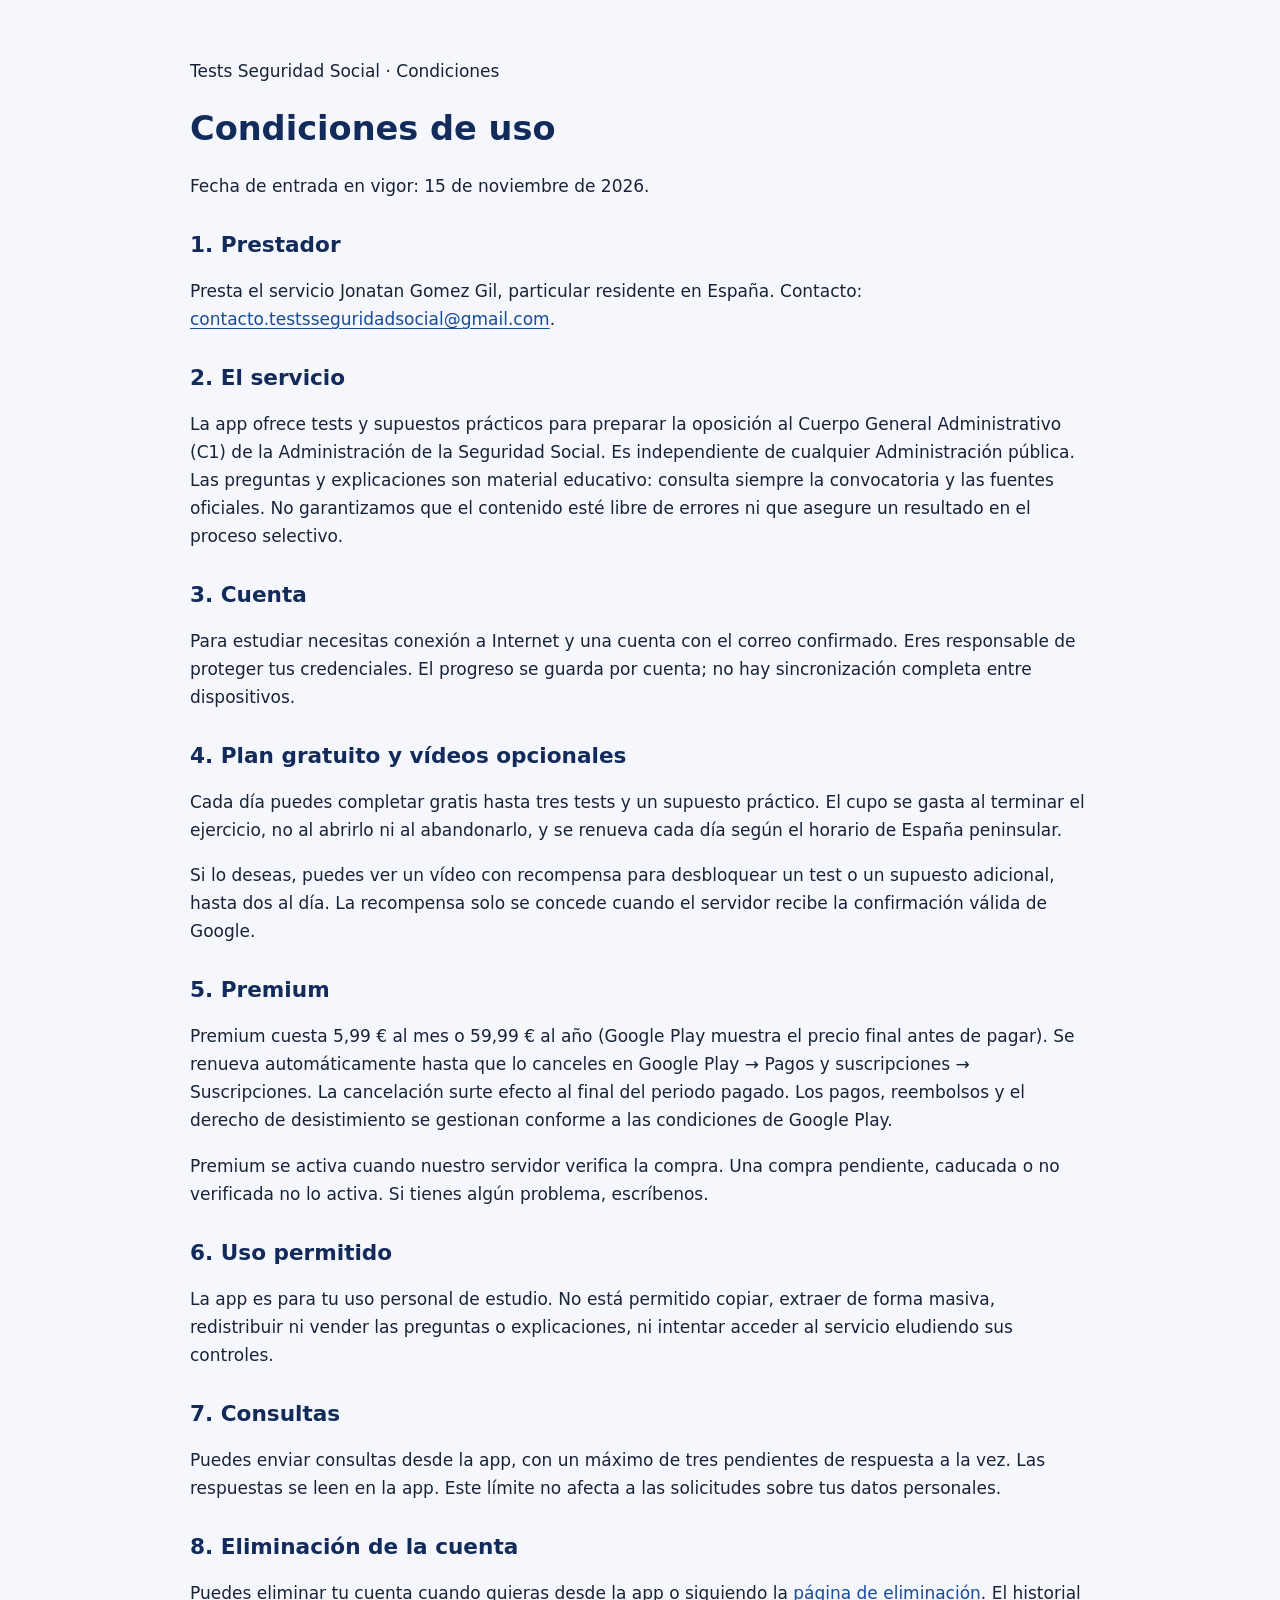
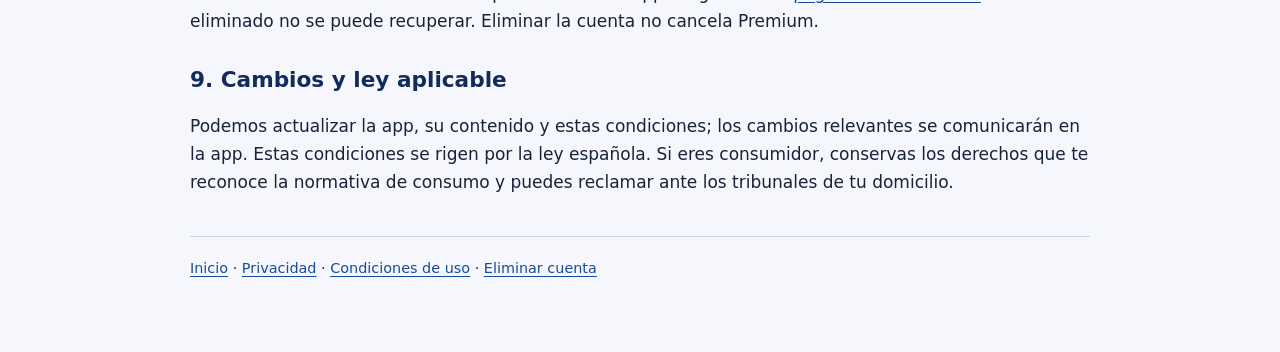
==== condiciones.html @ 0622429f "Create condiciones.html" ====
<!doctype html>
<html lang="es"><head><meta charset="utf-8"><meta name="viewport" content="width=device-width,initial-scale=1"><link rel="icon" href="data:,"><title>Condiciones de uso — Tests Seguridad Social</title><style>body{margin:0;background:#f5f7fc;color:#182338;font:17px/1.65 system-ui,sans-serif}main{max-width:900px;margin:0 auto;padding:40px 22px 72px}h1,h2{line-height:1.25;color:#132b5b}h1{font-size:2.1rem}h2{margin-top:2rem;font-size:1.35rem}a{color:#174b9b;text-underline-offset:3px}table{border-collapse:collapse;width:100%}th,td{padding:12px;text-align:left;vertical-align:top;border-bottom:1px solid #ccd4e2}th{background:#e8edf7}.tabla{overflow:auto}footer{border-top:1px solid #ccd4e2;margin-top:40px;padding-top:20px;font-size:.9rem}@media(max-width:600px){table{font-size:.9rem}th,td{padding:8px}h1{font-size:1.7rem}}</style></head><body><main>
<p>Tests Seguridad Social · Condiciones</p>
<h1>Condiciones de uso</h1>
<p>Fecha de entrada en vigor: 15 de noviembre de 2026.</p>
<h2>1. Prestador</h2>
<p>Presta el servicio Jonatan Gomez Gil, particular residente en España. Contacto: <a href="mailto:contacto.testsseguridadsocial@gmail.com">contacto.testsseguridadsocial@gmail.com</a>.</p>
<h2>2. El servicio</h2>
<p>La app ofrece tests y supuestos prácticos para preparar la oposición al Cuerpo General Administrativo (C1) de la Administración de la Seguridad Social. Es independiente de cualquier Administración pública. Las preguntas y explicaciones son material educativo: consulta siempre la convocatoria y las fuentes oficiales. No garantizamos que el contenido esté libre de errores ni que asegure un resultado en el proceso selectivo.</p>
<h2>3. Cuenta</h2>
<p>Para estudiar necesitas conexión a Internet y una cuenta con el correo confirmado. Eres responsable de proteger tus credenciales. El progreso se guarda por cuenta; no hay sincronización completa entre dispositivos.</p>
<h2>4. Plan gratuito y vídeos opcionales</h2>
<p>Cada día puedes completar gratis hasta tres tests y un supuesto práctico. El cupo se gasta al terminar el ejercicio, no al abrirlo ni al abandonarlo, y se renueva cada día según el horario de España peninsular.</p>
<p>Si lo deseas, puedes ver un vídeo con recompensa para desbloquear un test o un supuesto adicional, hasta dos al día. La recompensa solo se concede cuando el servidor recibe la confirmación válida de Google.</p>
<h2>5. Premium</h2>
<p>Premium cuesta 5,99 € al mes o 59,99 € al año (Google Play muestra el precio final antes de pagar). Se renueva automáticamente hasta que lo canceles en Google Play → Pagos y suscripciones → Suscripciones. La cancelación surte efecto al final del periodo pagado. Los pagos, reembolsos y el derecho de desistimiento se gestionan conforme a las condiciones de Google Play.</p>
<p>Premium se activa cuando nuestro servidor verifica la compra. Una compra pendiente, caducada o no verificada no lo activa. Si tienes algún problema, escríbenos.</p>
<h2>6. Uso permitido</h2>
<p>La app es para tu uso personal de estudio. No está permitido copiar, extraer de forma masiva, redistribuir ni vender las preguntas o explicaciones, ni intentar acceder al servicio eludiendo sus controles.</p>
<h2>7. Consultas</h2>
<p>Puedes enviar consultas desde la app, con un máximo de tres pendientes de respuesta a la vez. Las respuestas se leen en la app. Este límite no afecta a las solicitudes sobre tus datos personales.</p>
<h2>8. Eliminación de la cuenta</h2>
<p>Puedes eliminar tu cuenta cuando quieras desde la app o siguiendo la <a href="eliminar-cuenta.html">página de eliminación</a>. El historial eliminado no se puede recuperar. Eliminar la cuenta no cancela Premium.</p>
<h2>9. Cambios y ley aplicable</h2>
<p>Podemos actualizar la app, su contenido y estas condiciones; los cambios relevantes se comunicarán en la app. Estas condiciones se rigen por la ley española. Si eres consumidor, conservas los derechos que te reconoce la normativa de consumo y puedes reclamar ante los tribunales de tu domicilio.</p>
<footer><a href="index.html">Inicio</a> · <a href="privacidad.html">Privacidad</a> · <a href="condiciones.html">Condiciones de uso</a> · <a href="eliminar-cuenta.html">Eliminar cuenta</a></footer>
</main></body></html>
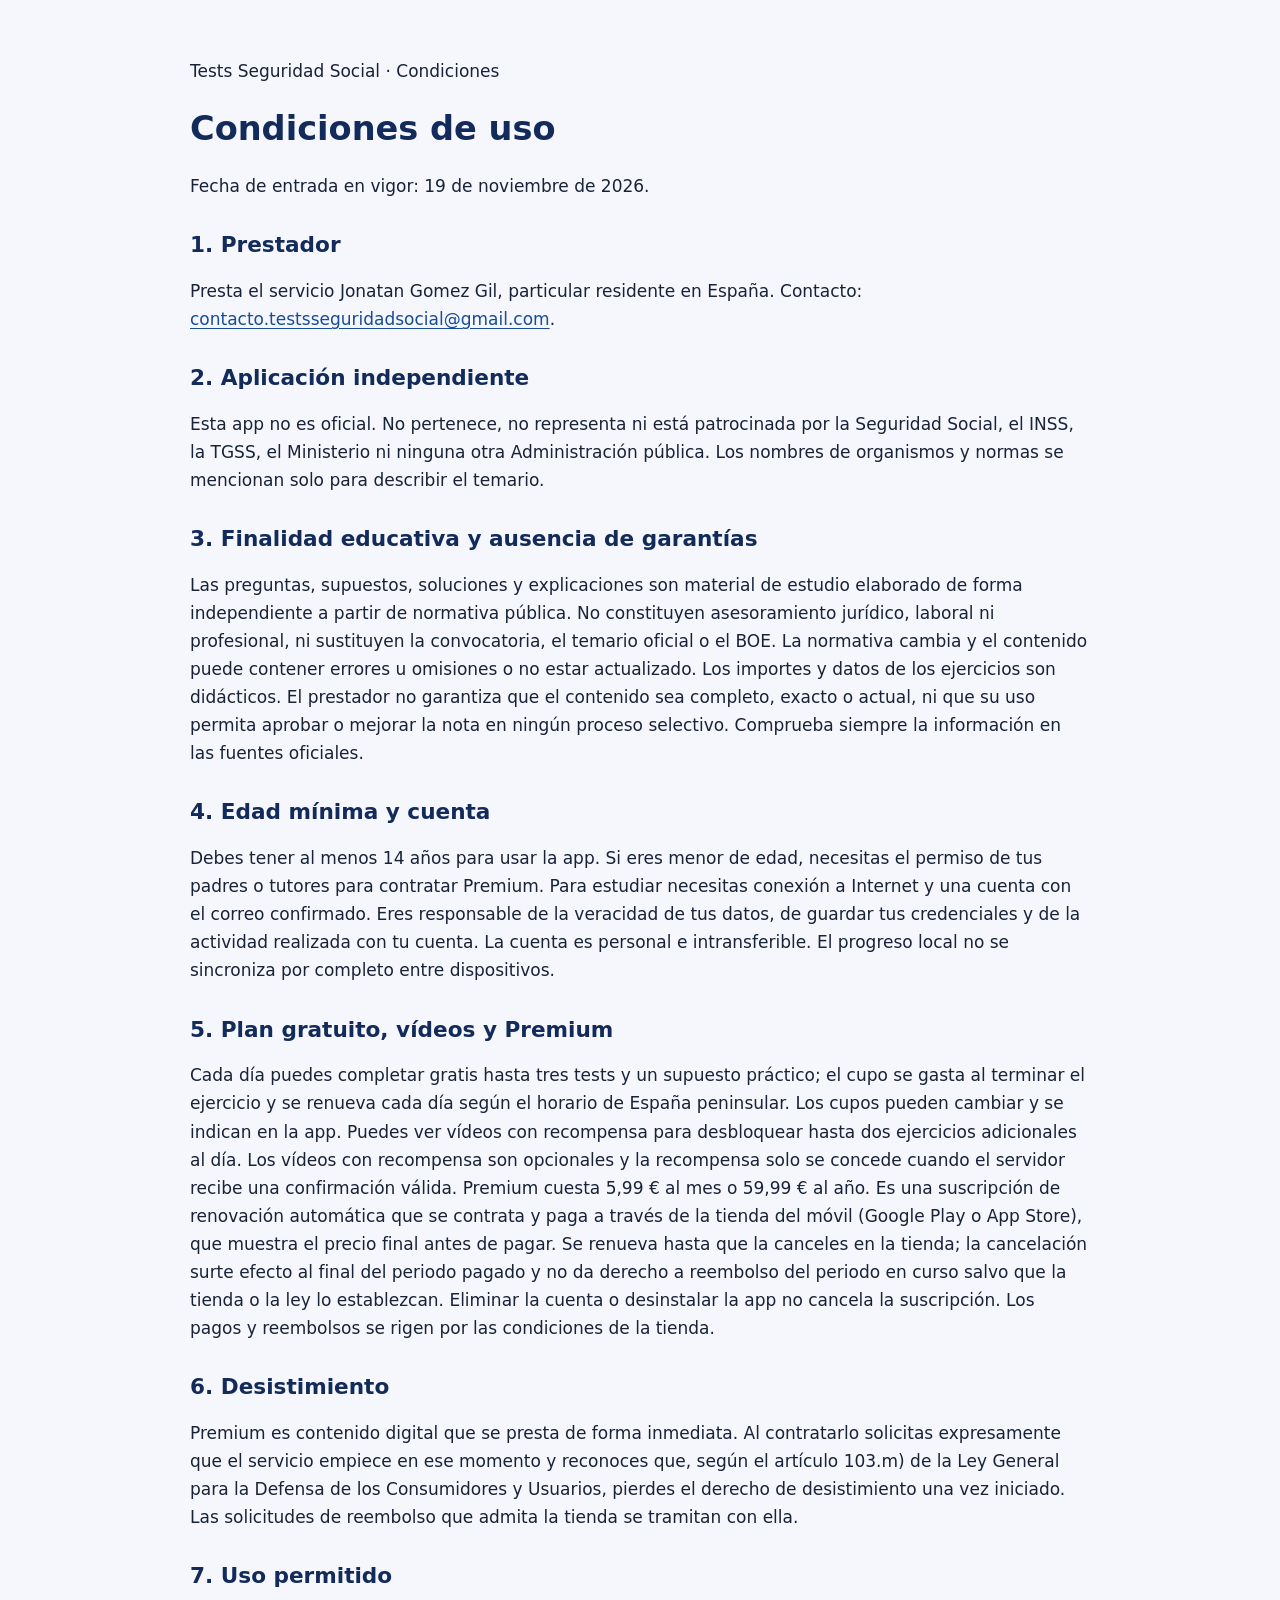
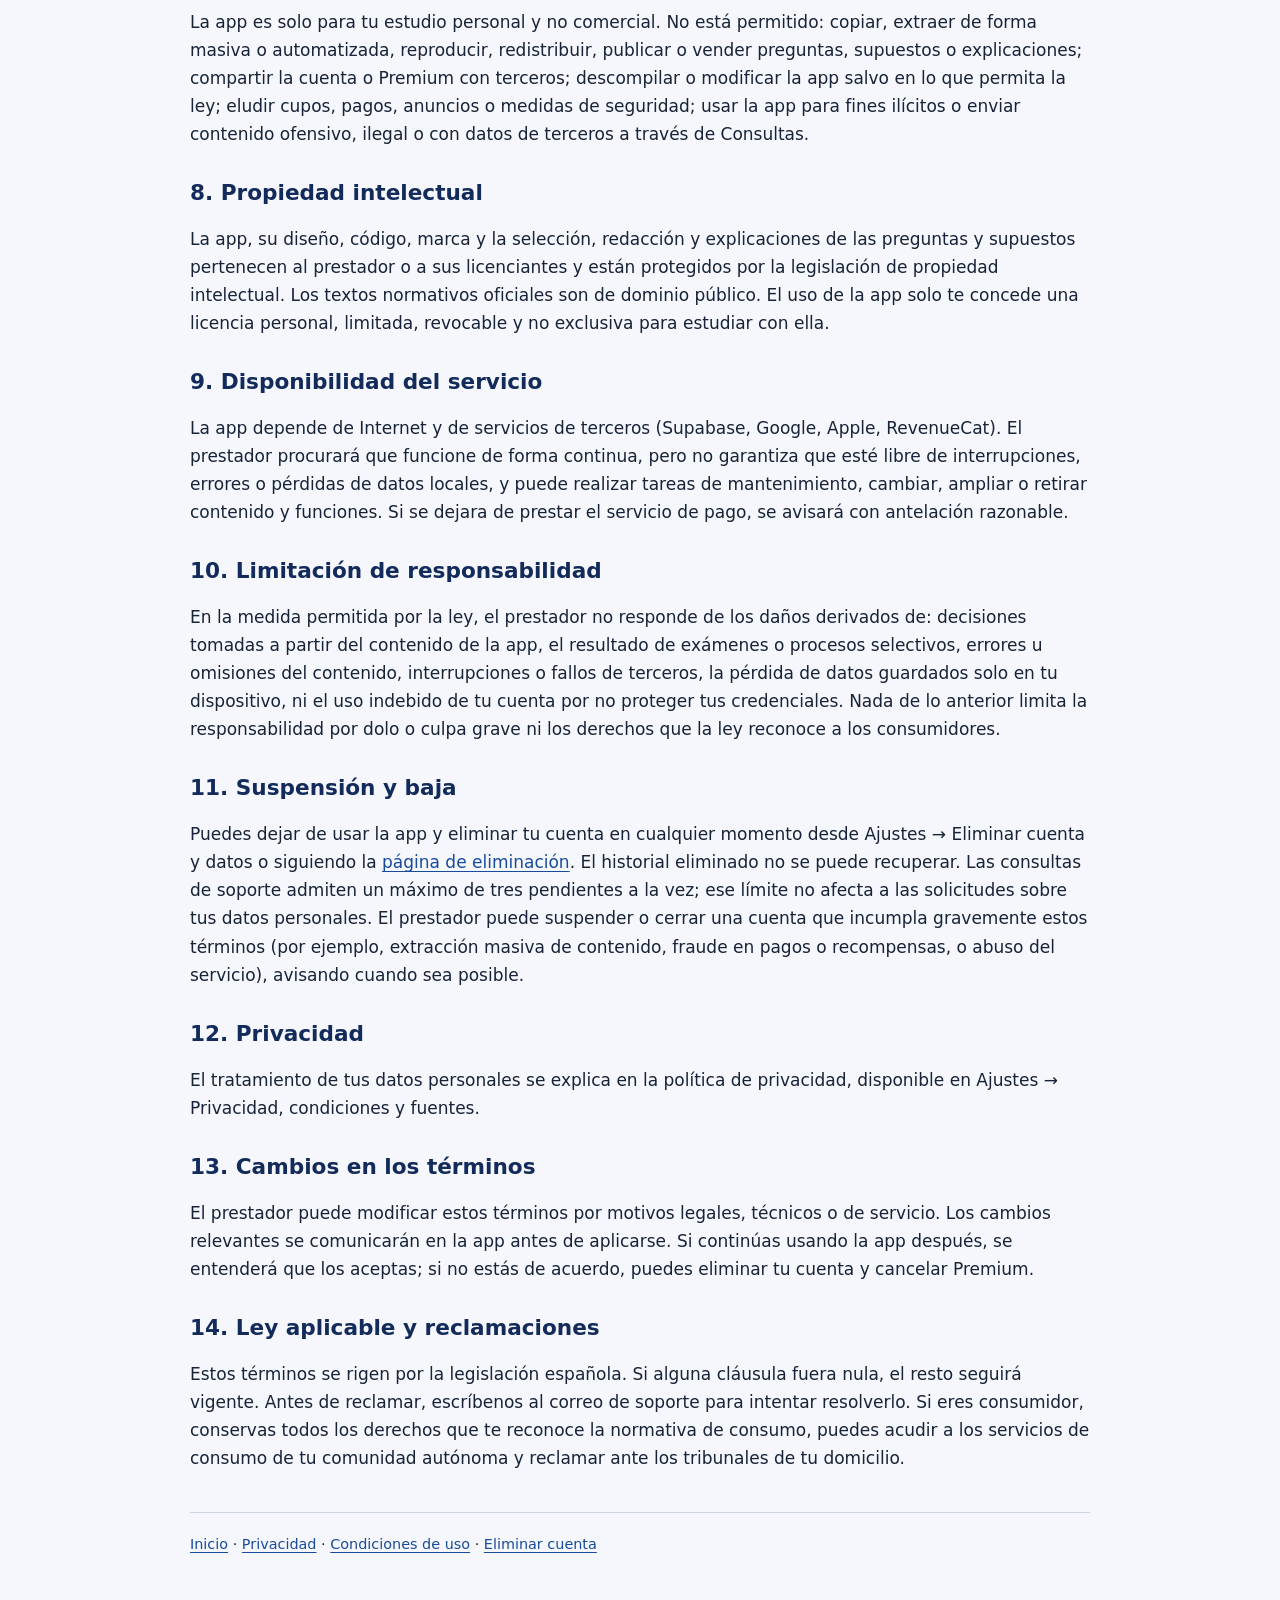
==== commit 91db3dbb: "Actualiza condiciones y privacidad (19/11/2026) Co-Authored-By: Claude Opus 5.5 <noreply@anthropic.c" ====
--- a/condiciones.html
+++ b/condiciones.html
@@ -2,26 +2,34 @@
 <html lang="es"><head><meta charset="utf-8"><meta name="viewport" content="width=device-width,initial-scale=1"><link rel="icon" href="data:,"><title>Condiciones de uso — Tests Seguridad Social</title><style>body{margin:0;background:#f5f7fc;color:#182338;font:17px/1.65 system-ui,sans-serif}main{max-width:900px;margin:0 auto;padding:40px 22px 72px}h1,h2{line-height:1.25;color:#132b5b}h1{font-size:2.1rem}h2{margin-top:2rem;font-size:1.35rem}a{color:#174b9b;text-underline-offset:3px}table{border-collapse:collapse;width:100%}th,td{padding:12px;text-align:left;vertical-align:top;border-bottom:1px solid #ccd4e2}th{background:#e8edf7}.tabla{overflow:auto}footer{border-top:1px solid #ccd4e2;margin-top:40px;padding-top:20px;font-size:.9rem}@media(max-width:600px){table{font-size:.9rem}th,td{padding:8px}h1{font-size:1.7rem}}</style></head><body><main>
 <p>Tests Seguridad Social · Condiciones</p>
 <h1>Condiciones de uso</h1>
-<p>Fecha de entrada en vigor: 15 de noviembre de 2026.</p>
+<p>Fecha de entrada en vigor: 19 de noviembre de 2026.</p>
 <h2>1. Prestador</h2>
 <p>Presta el servicio Jonatan Gomez Gil, particular residente en España. Contacto: <a href="mailto:contacto.testsseguridadsocial@gmail.com">contacto.testsseguridadsocial@gmail.com</a>.</p>
-<h2>2. El servicio</h2>
-<p>La app ofrece tests y supuestos prácticos para preparar la oposición al Cuerpo General Administrativo (C1) de la Administración de la Seguridad Social. Es independiente de cualquier Administración pública. Las preguntas y explicaciones son material educativo: consulta siempre la convocatoria y las fuentes oficiales. No garantizamos que el contenido esté libre de errores ni que asegure un resultado en el proceso selectivo.</p>
-<h2>3. Cuenta</h2>
-<p>Para estudiar necesitas conexión a Internet y una cuenta con el correo confirmado. Eres responsable de proteger tus credenciales. El progreso se guarda por cuenta; no hay sincronización completa entre dispositivos.</p>
-<h2>4. Plan gratuito y vídeos opcionales</h2>
-<p>Cada día puedes completar gratis hasta tres tests y un supuesto práctico. El cupo se gasta al terminar el ejercicio, no al abrirlo ni al abandonarlo, y se renueva cada día según el horario de España peninsular.</p>
-<p>Si lo deseas, puedes ver un vídeo con recompensa para desbloquear un test o un supuesto adicional, hasta dos al día. La recompensa solo se concede cuando el servidor recibe la confirmación válida de Google.</p>
-<h2>5. Premium</h2>
-<p>Premium cuesta 5,99 € al mes o 59,99 € al año (Google Play muestra el precio final antes de pagar). Se renueva automáticamente hasta que lo canceles en Google Play → Pagos y suscripciones → Suscripciones. La cancelación surte efecto al final del periodo pagado. Los pagos, reembolsos y el derecho de desistimiento se gestionan conforme a las condiciones de Google Play.</p>
-<p>Premium se activa cuando nuestro servidor verifica la compra. Una compra pendiente, caducada o no verificada no lo activa. Si tienes algún problema, escríbenos.</p>
-<h2>6. Uso permitido</h2>
-<p>La app es para tu uso personal de estudio. No está permitido copiar, extraer de forma masiva, redistribuir ni vender las preguntas o explicaciones, ni intentar acceder al servicio eludiendo sus controles.</p>
-<h2>7. Consultas</h2>
-<p>Puedes enviar consultas desde la app, con un máximo de tres pendientes de respuesta a la vez. Las respuestas se leen en la app. Este límite no afecta a las solicitudes sobre tus datos personales.</p>
-<h2>8. Eliminación de la cuenta</h2>
-<p>Puedes eliminar tu cuenta cuando quieras desde la app o siguiendo la <a href="eliminar-cuenta.html">página de eliminación</a>. El historial eliminado no se puede recuperar. Eliminar la cuenta no cancela Premium.</p>
-<h2>9. Cambios y ley aplicable</h2>
-<p>Podemos actualizar la app, su contenido y estas condiciones; los cambios relevantes se comunicarán en la app. Estas condiciones se rigen por la ley española. Si eres consumidor, conservas los derechos que te reconoce la normativa de consumo y puedes reclamar ante los tribunales de tu domicilio.</p>
+<h2>2. Aplicación independiente</h2>
+<p>Esta app no es oficial. No pertenece, no representa ni está patrocinada por la Seguridad Social, el INSS, la TGSS, el Ministerio ni ninguna otra Administración pública. Los nombres de organismos y normas se mencionan solo para describir el temario.</p>
+<h2>3. Finalidad educativa y ausencia de garantías</h2>
+<p>Las preguntas, supuestos, soluciones y explicaciones son material de estudio elaborado de forma independiente a partir de normativa pública. No constituyen asesoramiento jurídico, laboral ni profesional, ni sustituyen la convocatoria, el temario oficial o el BOE. La normativa cambia y el contenido puede contener errores u omisiones o no estar actualizado. Los importes y datos de los ejercicios son didácticos. El prestador no garantiza que el contenido sea completo, exacto o actual, ni que su uso permita aprobar o mejorar la nota en ningún proceso selectivo. Comprueba siempre la información en las fuentes oficiales.</p>
+<h2>4. Edad mínima y cuenta</h2>
+<p>Debes tener al menos 14 años para usar la app. Si eres menor de edad, necesitas el permiso de tus padres o tutores para contratar Premium. Para estudiar necesitas conexión a Internet y una cuenta con el correo confirmado. Eres responsable de la veracidad de tus datos, de guardar tus credenciales y de la actividad realizada con tu cuenta. La cuenta es personal e intransferible. El progreso local no se sincroniza por completo entre dispositivos.</p>
+<h2>5. Plan gratuito, vídeos y Premium</h2>
+<p>Cada día puedes completar gratis hasta tres tests y un supuesto práctico; el cupo se gasta al terminar el ejercicio y se renueva cada día según el horario de España peninsular. Los cupos pueden cambiar y se indican en la app. Puedes ver vídeos con recompensa para desbloquear hasta dos ejercicios adicionales al día. Los vídeos con recompensa son opcionales y la recompensa solo se concede cuando el servidor recibe una confirmación válida. Premium cuesta 5,99 € al mes o 59,99 € al año. Es una suscripción de renovación automática que se contrata y paga a través de la tienda del móvil (Google Play o App Store), que muestra el precio final antes de pagar. Se renueva hasta que la canceles en la tienda; la cancelación surte efecto al final del periodo pagado y no da derecho a reembolso del periodo en curso salvo que la tienda o la ley lo establezcan. Eliminar la cuenta o desinstalar la app no cancela la suscripción. Los pagos y reembolsos se rigen por las condiciones de la tienda.</p>
+<h2>6. Desistimiento</h2>
+<p>Premium es contenido digital que se presta de forma inmediata. Al contratarlo solicitas expresamente que el servicio empiece en ese momento y reconoces que, según el artículo 103.m) de la Ley General para la Defensa de los Consumidores y Usuarios, pierdes el derecho de desistimiento una vez iniciado. Las solicitudes de reembolso que admita la tienda se tramitan con ella.</p>
+<h2>7. Uso permitido</h2>
+<p>La app es solo para tu estudio personal y no comercial. No está permitido: copiar, extraer de forma masiva o automatizada, reproducir, redistribuir, publicar o vender preguntas, supuestos o explicaciones; compartir la cuenta o Premium con terceros; descompilar o modificar la app salvo en lo que permita la ley; eludir cupos, pagos, anuncios o medidas de seguridad; usar la app para fines ilícitos o enviar contenido ofensivo, ilegal o con datos de terceros a través de Consultas.</p>
+<h2>8. Propiedad intelectual</h2>
+<p>La app, su diseño, código, marca y la selección, redacción y explicaciones de las preguntas y supuestos pertenecen al prestador o a sus licenciantes y están protegidos por la legislación de propiedad intelectual. Los textos normativos oficiales son de dominio público. El uso de la app solo te concede una licencia personal, limitada, revocable y no exclusiva para estudiar con ella.</p>
+<h2>9. Disponibilidad del servicio</h2>
+<p>La app depende de Internet y de servicios de terceros (Supabase, Google, Apple, RevenueCat). El prestador procurará que funcione de forma continua, pero no garantiza que esté libre de interrupciones, errores o pérdidas de datos locales, y puede realizar tareas de mantenimiento, cambiar, ampliar o retirar contenido y funciones. Si se dejara de prestar el servicio de pago, se avisará con antelación razonable.</p>
+<h2>10. Limitación de responsabilidad</h2>
+<p>En la medida permitida por la ley, el prestador no responde de los daños derivados de: decisiones tomadas a partir del contenido de la app, el resultado de exámenes o procesos selectivos, errores u omisiones del contenido, interrupciones o fallos de terceros, la pérdida de datos guardados solo en tu dispositivo, ni el uso indebido de tu cuenta por no proteger tus credenciales. Nada de lo anterior limita la responsabilidad por dolo o culpa grave ni los derechos que la ley reconoce a los consumidores.</p>
+<h2>11. Suspensión y baja</h2>
+<p>Puedes dejar de usar la app y eliminar tu cuenta en cualquier momento desde Ajustes → Eliminar cuenta y datos o siguiendo la <a href="eliminar-cuenta.html">página de eliminación</a>. El historial eliminado no se puede recuperar. Las consultas de soporte admiten un máximo de tres pendientes a la vez; ese límite no afecta a las solicitudes sobre tus datos personales. El prestador puede suspender o cerrar una cuenta que incumpla gravemente estos términos (por ejemplo, extracción masiva de contenido, fraude en pagos o recompensas, o abuso del servicio), avisando cuando sea posible.</p>
+<h2>12. Privacidad</h2>
+<p>El tratamiento de tus datos personales se explica en la política de privacidad, disponible en Ajustes → Privacidad, condiciones y fuentes.</p>
+<h2>13. Cambios en los términos</h2>
+<p>El prestador puede modificar estos términos por motivos legales, técnicos o de servicio. Los cambios relevantes se comunicarán en la app antes de aplicarse. Si continúas usando la app después, se entenderá que los aceptas; si no estás de acuerdo, puedes eliminar tu cuenta y cancelar Premium.</p>
+<h2>14. Ley aplicable y reclamaciones</h2>
+<p>Estos términos se rigen por la legislación española. Si alguna cláusula fuera nula, el resto seguirá vigente. Antes de reclamar, escríbenos al correo de soporte para intentar resolverlo. Si eres consumidor, conservas todos los derechos que te reconoce la normativa de consumo, puedes acudir a los servicios de consumo de tu comunidad autónoma y reclamar ante los tribunales de tu domicilio.</p>
 <footer><a href="index.html">Inicio</a> · <a href="privacidad.html">Privacidad</a> · <a href="condiciones.html">Condiciones de uso</a> · <a href="eliminar-cuenta.html">Eliminar cuenta</a></footer>
 </main></body></html>
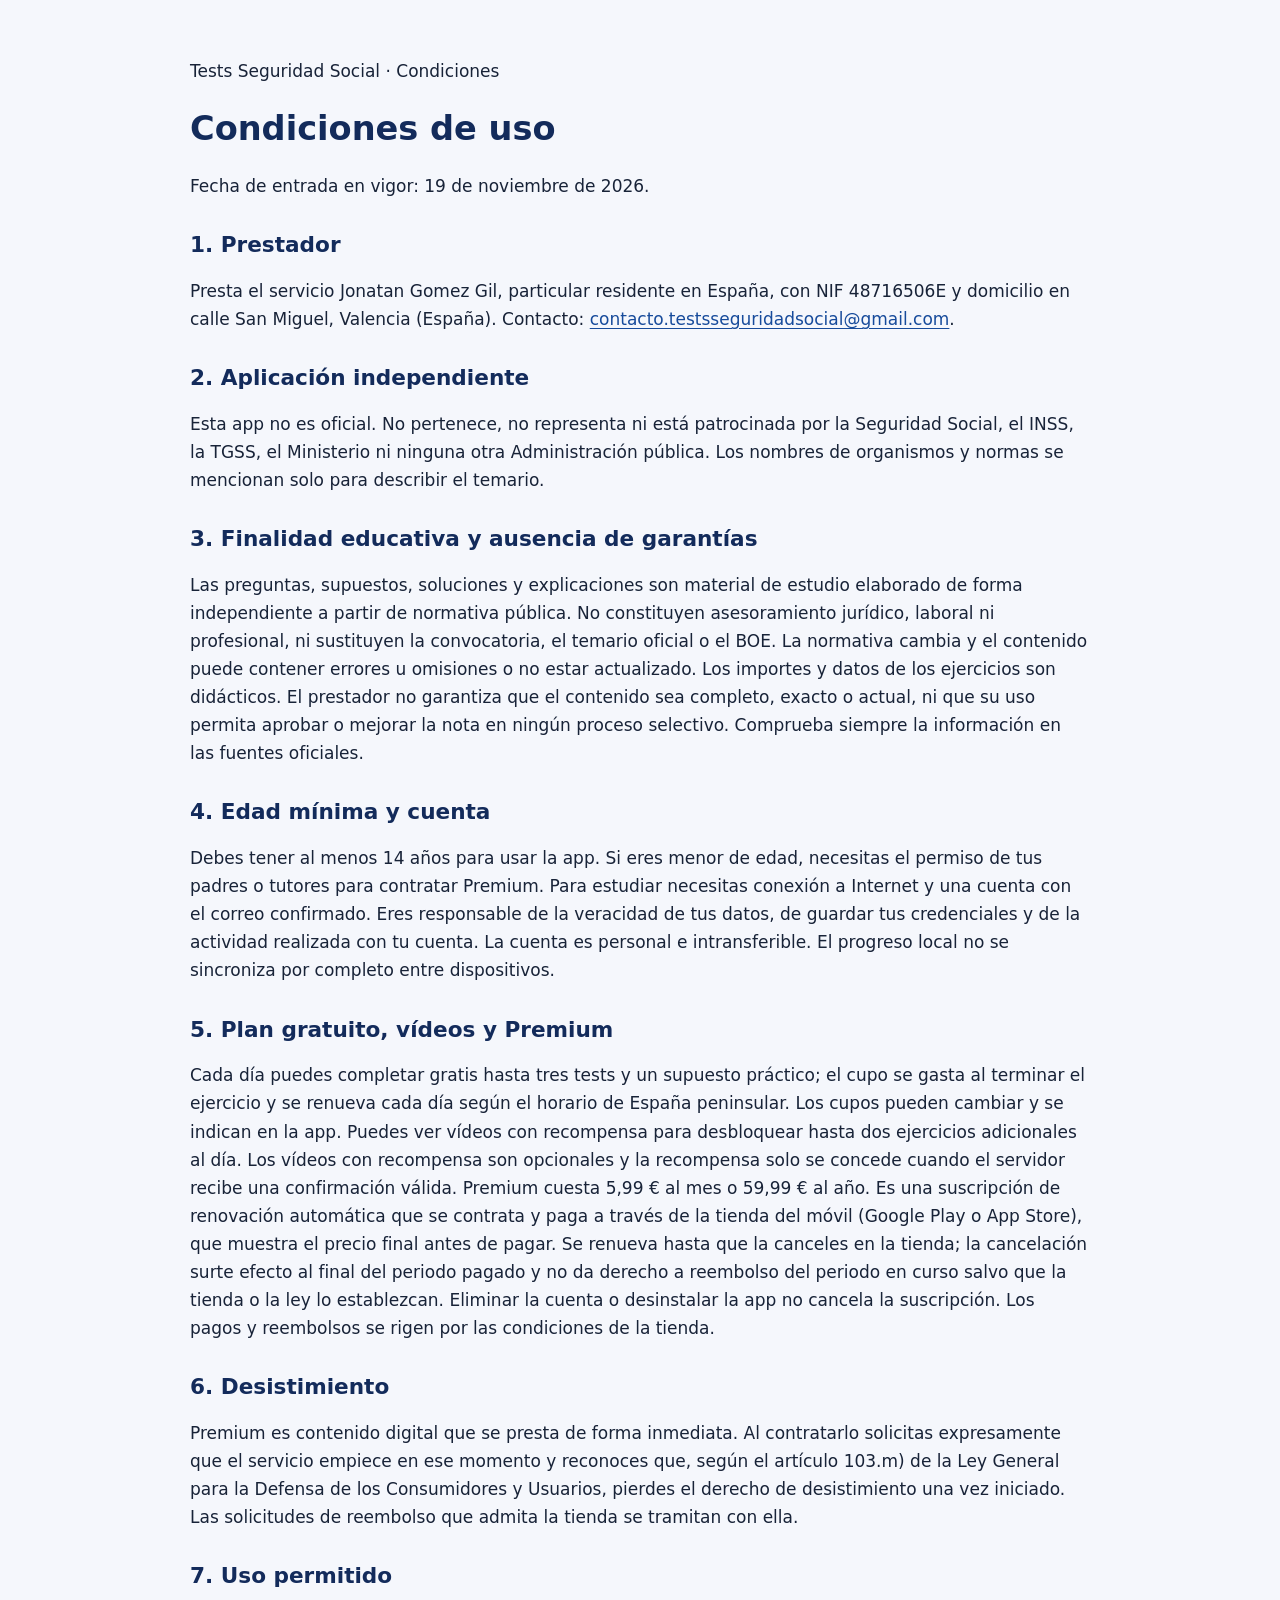
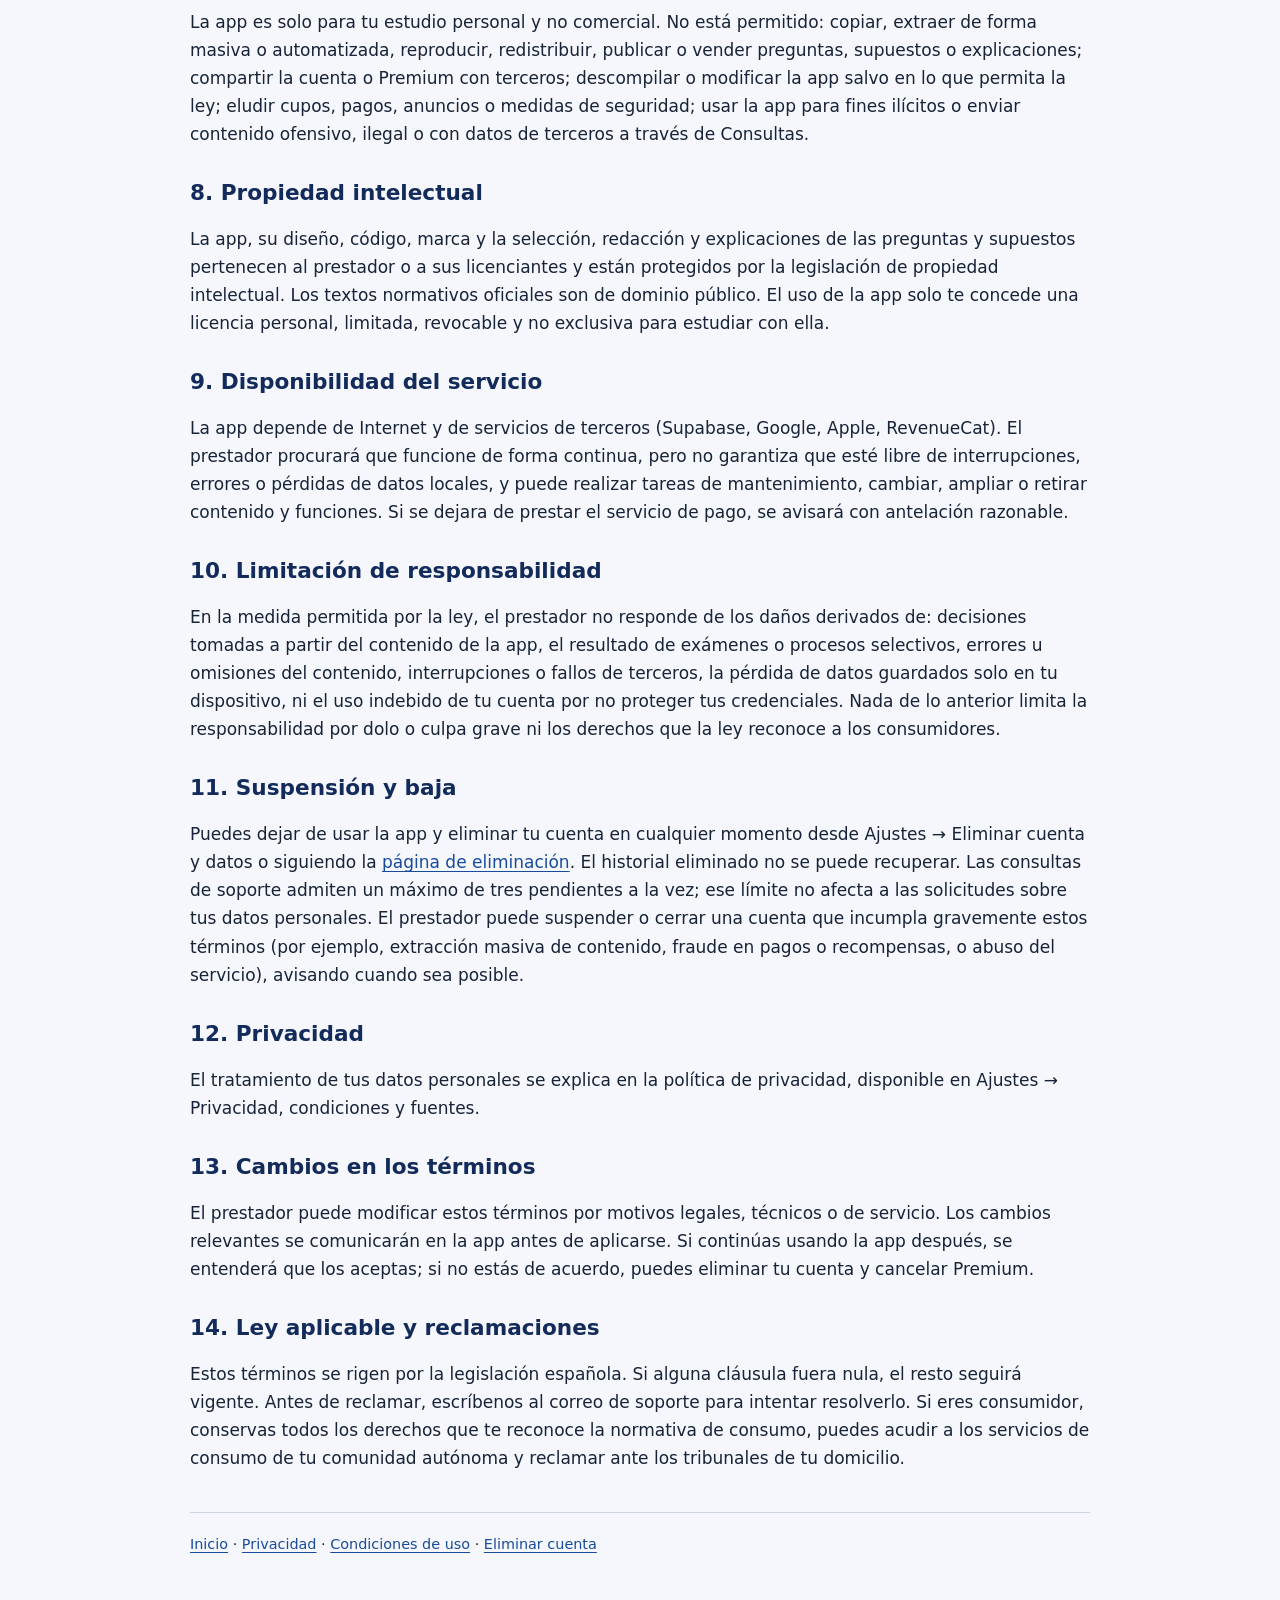
==== commit de8e8958: "Añade NIF y domicilio del titular (LSSI art. 10) Co-Authored-By: Claude Opus 5.5 <noreply@anthropic." ====
--- a/condiciones.html
+++ b/condiciones.html
@@ -4,7 +4,7 @@
 <h1>Condiciones de uso</h1>
 <p>Fecha de entrada en vigor: 19 de noviembre de 2026.</p>
 <h2>1. Prestador</h2>
-<p>Presta el servicio Jonatan Gomez Gil, particular residente en España. Contacto: <a href="mailto:contacto.testsseguridadsocial@gmail.com">contacto.testsseguridadsocial@gmail.com</a>.</p>
+<p>Presta el servicio Jonatan Gomez Gil, particular residente en España, con NIF 48716506E y domicilio en calle San Miguel, Valencia (España). Contacto: <a href="mailto:contacto.testsseguridadsocial@gmail.com">contacto.testsseguridadsocial@gmail.com</a>.</p>
 <h2>2. Aplicación independiente</h2>
 <p>Esta app no es oficial. No pertenece, no representa ni está patrocinada por la Seguridad Social, el INSS, la TGSS, el Ministerio ni ninguna otra Administración pública. Los nombres de organismos y normas se mencionan solo para describir el temario.</p>
 <h2>3. Finalidad educativa y ausencia de garantías</h2>
